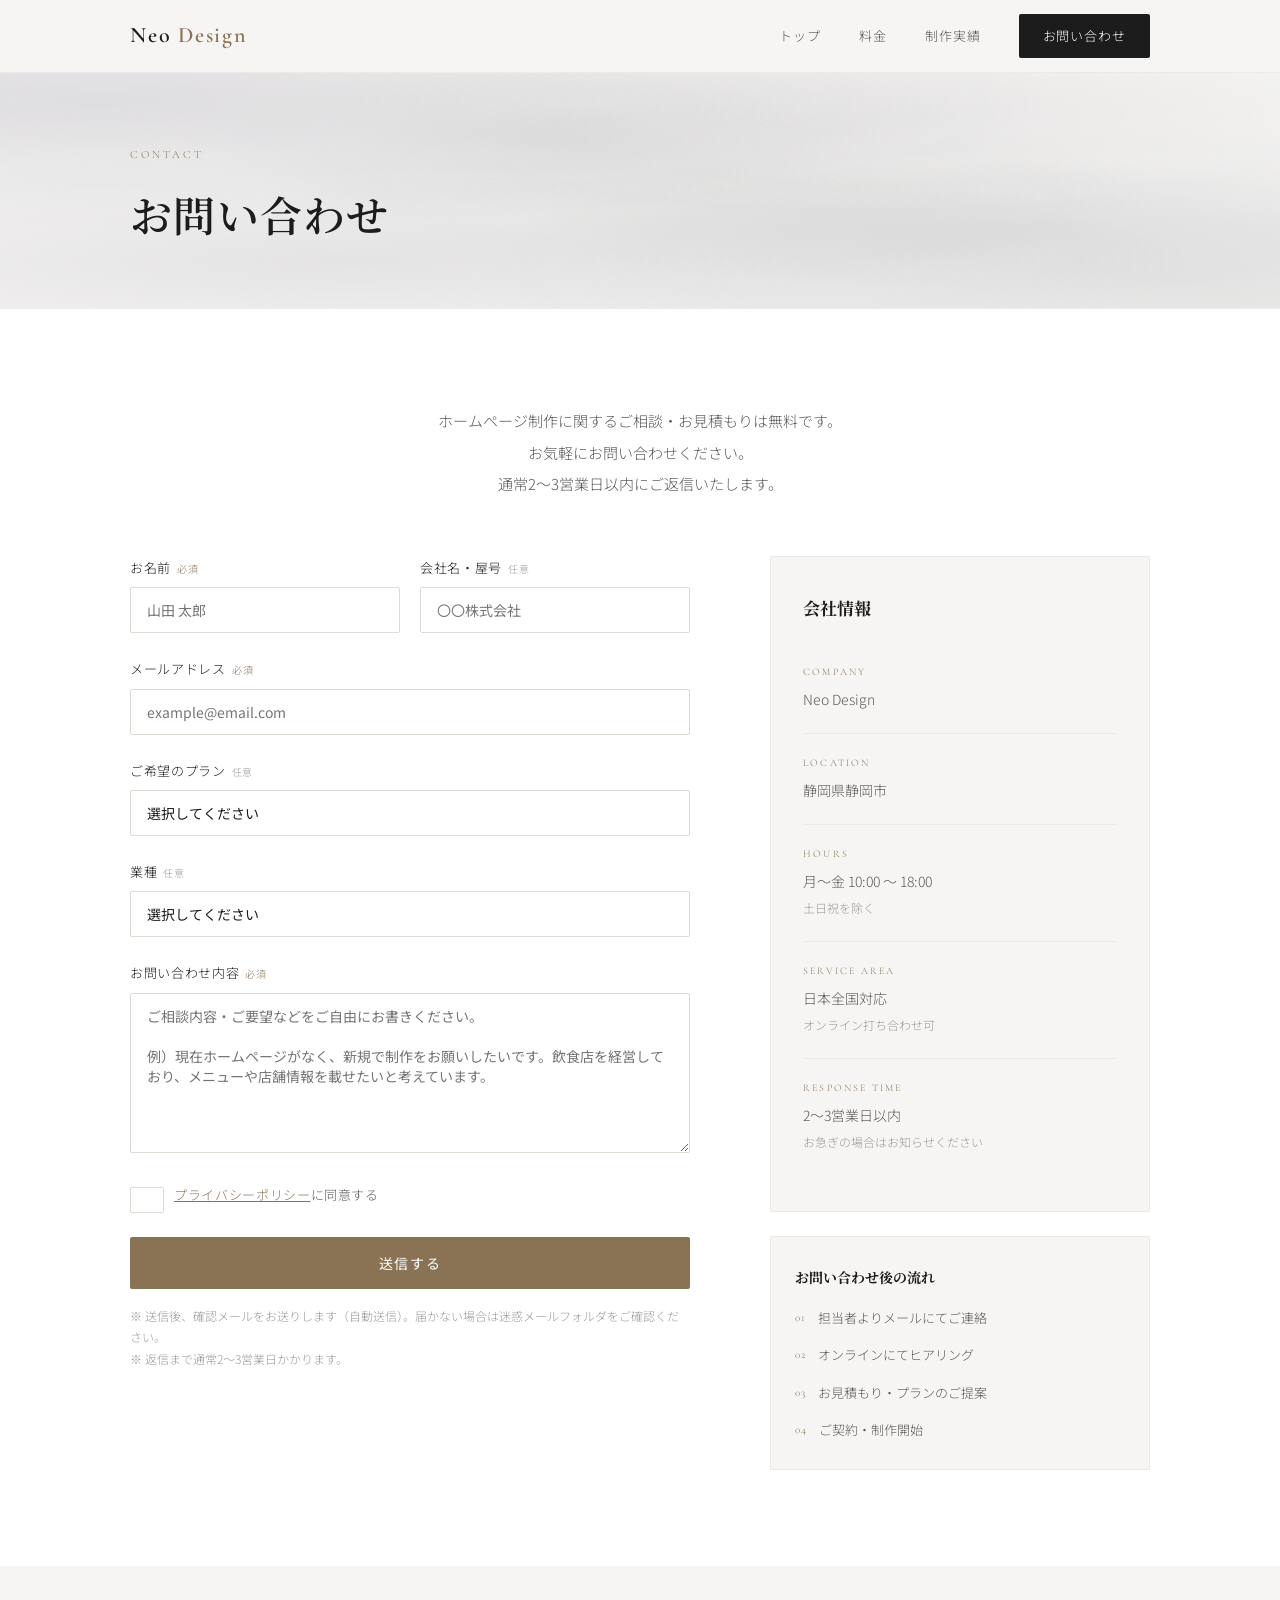
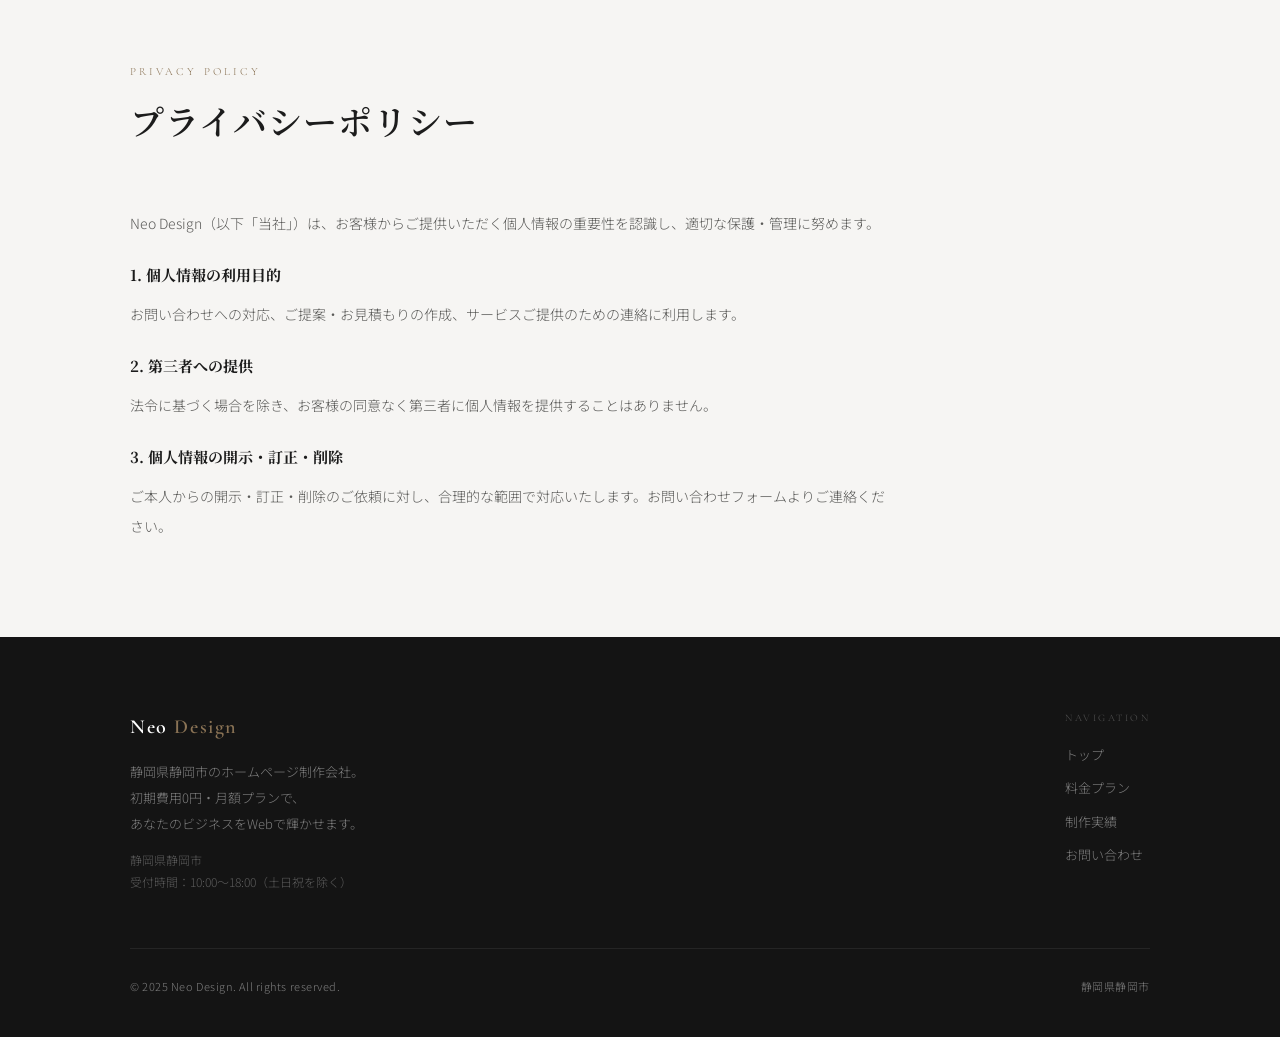
==== contact.html @ 9ce91a57 "Initial commit: Neo Design HP static site" ====
<!DOCTYPE html>
<html lang="ja">
<head>
  <meta charset="UTF-8">
  <meta name="viewport" content="width=device-width, initial-scale=1.0">
  <title>お問い合わせ | Neo Design</title>
  <meta name="description" content="Neo Designへのお問い合わせ。ホームページ制作のご相談・お見積もりは無料です。静岡県静岡市のホームページ制作会社。">
  <link rel="stylesheet" href="css/style.css">
  <style>
    .form-row {
      display: grid;
      grid-template-columns: 1fr 1fr;
      gap: 20px;
    }
    .privacy-check {
      display: flex;
      align-items: flex-start;
      gap: 10px;
      margin: 8px 0;
    }
    .privacy-check input[type="checkbox"] {
      width: auto;
      margin-top: 3px;
      accent-color: var(--accent);
      flex-shrink: 0;
    }
    .privacy-check label {
      font-size: 13px;
      color: var(--text-mid);
      line-height: 1.7;
      cursor: pointer;
      margin-bottom: 0;
    }
    .privacy-check label a {
      color: var(--accent);
      text-decoration: underline;
    }

    .submit-btn {
      width: 100%;
      justify-content: center;
      padding: 16px;
      font-size: 14px;
      letter-spacing: 0.12em;
    }

    .form-note {
      font-size: 12px;
      color: var(--text-light);
      line-height: 1.8;
      margin-top: 16px;
    }

    .thanks-message {
      display: none;
      text-align: center;
      padding: 48px 0;
    }
    .thanks-message h3 {
      font-family: var(--serif);
      font-size: 22px;
      margin-bottom: 16px;
    }
    .thanks-message p {
      font-size: 14px;
      color: var(--text-mid);
      line-height: 2;
    }

    @media (max-width: 640px) {
      .form-row { grid-template-columns: 1fr; }
    }
  </style>
</head>
<body>

<!-- ==================== HEADER ==================== -->
<header class="site-header">
  <div class="header-inner">
    <a href="index.html" class="site-logo">Neo <span>Design</span></a>
    <nav class="site-nav" id="siteNav">
      <a href="index.html">トップ</a>
      <a href="price.html">料金</a>
      <a href="works.html">制作実績</a>
      <a href="contact.html" class="nav-cta active">お問い合わせ</a>
    </nav>
    <button class="hamburger" id="hamburger" aria-label="メニュー">
      <span></span><span></span><span></span>
    </button>
  </div>
</header>

<!-- ==================== PAGE HERO ==================== -->
<div class="page-hero bg-texture">
  <div class="container">
    <span class="section-label">Contact</span>
    <h1>お問い合わせ</h1>
  </div>
</div>

<!-- ==================== CONTACT ==================== -->
<section style="background: var(--bg-white);">
  <div class="container">

    <div style="max-width: 680px; margin: 0 auto 56px;">
      <p style="font-size: 15px; color: var(--text-mid); line-height: 2.1; text-align: center;">
        ホームページ制作に関するご相談・お見積もりは無料です。<br>
        お気軽にお問い合わせください。<br>
        通常2〜3営業日以内にご返信いたします。
      </p>
    </div>

    <div class="contact-layout">

      <!-- Form -->
      <div>
        <form id="contactForm" novalidate>

          <div class="form-row">
            <div class="contact-form-group">
              <label>お名前<span class="required">必須</span></label>
              <input type="text" name="name" placeholder="山田 太郎" required>
            </div>
            <div class="contact-form-group">
              <label>会社名・屋号<span style="color:var(--text-light); font-size:10px; margin-left:6px;">任意</span></label>
              <input type="text" name="company" placeholder="〇〇株式会社">
            </div>
          </div>

          <div class="contact-form-group">
            <label>メールアドレス<span class="required">必須</span></label>
            <input type="email" name="email" placeholder="example@email.com" required>
          </div>

          <div class="contact-form-group">
            <label>ご希望のプラン<span style="color:var(--text-light); font-size:10px; margin-left:6px;">任意</span></label>
            <select name="plan">
              <option value="">選択してください</option>
              <option value="basic">ベーシックプラン（¥6,200/月〜）</option>
              <option value="blog">ブログプラン（¥7,800/月〜）</option>
              <option value="premium">プレミアムプラン（¥10,200/月〜）</option>
              <option value="undecided">まだ決めていない・相談したい</option>
            </select>
          </div>

          <div class="contact-form-group">
            <label>業種<span style="color:var(--text-light); font-size:10px; margin-left:6px;">任意</span></label>
            <select name="industry">
              <option value="">選択してください</option>
              <option value="restaurant">飲食店</option>
              <option value="salon">美容室・サロン</option>
              <option value="medical">医療・健康</option>
              <option value="construction">建築・工務店・不動産</option>
              <option value="legal">士業（弁護士・税理士 など）</option>
              <option value="manufacturing">製造業</option>
              <option value="education">教育・学習</option>
              <option value="other">その他</option>
            </select>
          </div>

          <div class="contact-form-group">
            <label>お問い合わせ内容<span class="required">必須</span></label>
            <textarea name="message" placeholder="ご相談内容・ご要望などをご自由にお書きください。&#10;&#10;例）現在ホームページがなく、新規で制作をお願いしたいです。飲食店を経営しており、メニューや店舗情報を載せたいと考えています。" required></textarea>
          </div>

          <div class="contact-form-group">
            <div class="privacy-check">
              <input type="checkbox" id="privacy" name="privacy" required>
              <label for="privacy">
                <a href="#privacy-policy">プライバシーポリシー</a>に同意する
              </label>
            </div>
          </div>

          <button type="submit" class="btn btn-accent submit-btn">送信する</button>
          <p class="form-note">
            ※ 送信後、確認メールをお送りします（自動送信）。届かない場合は迷惑メールフォルダをご確認ください。<br>
            ※ 返信まで通常2〜3営業日かかります。
          </p>

        </form>

        <div class="thanks-message" id="thanksMessage">
          <h3>お問い合わせありがとうございます</h3>
          <p>
            ご入力いただいたメールアドレスに確認メールをお送りしました。<br>
            2〜3営業日以内に担当者よりご連絡いたします。<br><br>
            しばらくお待ちください。
          </p>
          <a href="index.html" class="btn btn-outline" style="margin-top: 32px;">トップページへ戻る</a>
        </div>
      </div>

      <!-- Sidebar info -->
      <div>
        <div class="contact-info">
          <h3 style="font-family: var(--serif); font-size: 17px; margin-bottom: 20px;">会社情報</h3>

          <div class="contact-info-item">
            <p class="contact-info-label">Company</p>
            <p class="contact-info-text">Neo Design</p>
          </div>

          <div class="contact-info-item">
            <p class="contact-info-label">Location</p>
            <p class="contact-info-text">静岡県静岡市</p>
          </div>

          <div class="contact-info-item">
            <p class="contact-info-label">Hours</p>
            <p class="contact-info-text">
              月〜金 10:00 〜 18:00<br>
              <span style="font-size:12px; color:var(--text-light);">土日祝を除く</span>
            </p>
          </div>

          <div class="contact-info-item">
            <p class="contact-info-label">Service Area</p>
            <p class="contact-info-text">
              日本全国対応<br>
              <span style="font-size:12px; color:var(--text-light);">オンライン打ち合わせ可</span>
            </p>
          </div>

          <div class="contact-info-item" style="border-bottom: none;">
            <p class="contact-info-label">Response Time</p>
            <p class="contact-info-text">
              2〜3営業日以内<br>
              <span style="font-size:12px; color:var(--text-light);">お急ぎの場合はお知らせください</span>
            </p>
          </div>
        </div>

        <!-- Flow summary -->
        <div style="margin-top: 24px; background: var(--bg); border: 1px solid var(--border-lt); padding: 28px 24px;">
          <h4 style="font-family: var(--serif); font-size: 14px; margin-bottom: 16px; color: var(--text);">お問い合わせ後の流れ</h4>
          <div style="display: flex; flex-direction: column; gap: 14px;">
            <div style="display: flex; gap: 12px; align-items: flex-start;">
              <span style="font-family: var(--en); font-size: 11px; color: var(--accent); letter-spacing: 0.1em; flex-shrink: 0; margin-top: 2px;">01</span>
              <p style="font-size: 13px; color: var(--text-mid);">担当者よりメールにてご連絡</p>
            </div>
            <div style="display: flex; gap: 12px; align-items: flex-start;">
              <span style="font-family: var(--en); font-size: 11px; color: var(--accent); letter-spacing: 0.1em; flex-shrink: 0; margin-top: 2px;">02</span>
              <p style="font-size: 13px; color: var(--text-mid);">オンラインにてヒアリング</p>
            </div>
            <div style="display: flex; gap: 12px; align-items: flex-start;">
              <span style="font-family: var(--en); font-size: 11px; color: var(--accent); letter-spacing: 0.1em; flex-shrink: 0; margin-top: 2px;">03</span>
              <p style="font-size: 13px; color: var(--text-mid);">お見積もり・プランのご提案</p>
            </div>
            <div style="display: flex; gap: 12px; align-items: flex-start;">
              <span style="font-family: var(--en); font-size: 11px; color: var(--accent); letter-spacing: 0.1em; flex-shrink: 0; margin-top: 2px;">04</span>
              <p style="font-size: 13px; color: var(--text-mid);">ご契約・制作開始</p>
            </div>
          </div>
        </div>

      </div>
    </div>
  </div>
</section>

<!-- ==================== PRIVACY POLICY ==================== -->
<section id="privacy-policy" style="background: var(--bg);">
  <div class="container">
    <div class="section-header">
      <span class="section-label">Privacy Policy</span>
      <h2 class="section-title">プライバシーポリシー</h2>
    </div>
    <div style="max-width: 760px; font-size: 14px; color: var(--text-mid); line-height: 2.1;">
      <p style="margin-bottom: 20px;">
        Neo Design（以下「当社」）は、お客様からご提供いただく個人情報の重要性を認識し、適切な保護・管理に努めます。
      </p>
      <h4 style="font-family: var(--serif); font-size: 15px; color: var(--text); margin-bottom: 10px;">1. 個人情報の利用目的</h4>
      <p style="margin-bottom: 20px;">
        お問い合わせへの対応、ご提案・お見積もりの作成、サービスご提供のための連絡に利用します。
      </p>
      <h4 style="font-family: var(--serif); font-size: 15px; color: var(--text); margin-bottom: 10px;">2. 第三者への提供</h4>
      <p style="margin-bottom: 20px;">
        法令に基づく場合を除き、お客様の同意なく第三者に個人情報を提供することはありません。
      </p>
      <h4 style="font-family: var(--serif); font-size: 15px; color: var(--text); margin-bottom: 10px;">3. 個人情報の開示・訂正・削除</h4>
      <p>
        ご本人からの開示・訂正・削除のご依頼に対し、合理的な範囲で対応いたします。お問い合わせフォームよりご連絡ください。
      </p>
    </div>
  </div>
</section>

<!-- ==================== FOOTER ==================== -->
<footer class="site-footer">
  <div class="container">
    <div class="footer-grid">
      <div>
        <div class="footer-logo">Neo <span>Design</span></div>
        <p class="footer-desc">
          静岡県静岡市のホームページ制作会社。<br>
          初期費用0円・月額プランで、<br>
          あなたのビジネスをWebで輝かせます。
        </p>
        <p class="footer-address">
          静岡県静岡市<br>
          受付時間：10:00〜18:00（土日祝を除く）
        </p>
      </div>
      <div>
        <p class="footer-nav-title">Navigation</p>
        <nav class="footer-links">
          <a href="index.html">トップ</a>
          <a href="price.html">料金プラン</a>
          <a href="works.html">制作実績</a>
          <a href="contact.html">お問い合わせ</a>
        </nav>
      </div>
    </div>
    <div class="footer-bottom">
      <span>© 2025 Neo Design. All rights reserved.</span>
      <span>静岡県静岡市</span>
    </div>
  </div>
</footer>

<script>
  const hamburger = document.getElementById('hamburger');
  const nav = document.getElementById('siteNav');
  hamburger.addEventListener('click', () => nav.classList.toggle('open'));

  // Form submission (demo — shows thank you message)
  document.getElementById('contactForm').addEventListener('submit', function(e) {
    e.preventDefault();

    const name     = this.name.value.trim();
    const email    = this.email.value.trim();
    const message  = this.message.value.trim();
    const privacy  = this.privacy.checked;

    if (!name || !email || !message || !privacy) {
      alert('必須項目をすべてご入力ください。');
      return;
    }

    // Show thanks (in a real site, POST to server here)
    this.style.display = 'none';
    document.getElementById('thanksMessage').style.display = 'block';
    window.scrollTo({ top: document.getElementById('thanksMessage').offsetTop - 100, behavior: 'smooth' });
  });
</script>

</body>
</html>
---- css/style.css ----
/* ==========================================
   Neo Design - Main Stylesheet
   ========================================== */

@import url('https://fonts.googleapis.com/css2?family=Cormorant+Garamond:ital,wght@0,400;0,600;1,400&family=Noto+Sans+JP:wght@300;400;500&family=Noto+Serif+JP:wght@400;600&family=Playfair+Display:wght@500;600&display=swap');

/* --- Variables --- */
:root {
  --bg:          #f6f5f3;
  --bg-white:    #ffffff;
  --bg-dark:     #1a1a1a;
  --text:        #1c1c1c;
  --text-mid:    #5a5a58;
  --text-light:  #9a9a97;
  --accent:      #8a7355;
  --accent-rgb:  138, 115, 85;
  --border:      #dedad4;
  --border-lt:   #edeae5;
  --serif:       'Noto Serif JP', 'Georgia', serif;
  --sans:        'Noto Sans JP', 'Hiragino Kaku Gothic ProN', 'Yu Gothic', sans-serif;
  --en:          'Cormorant Garamond', 'Georgia', serif;
  --max:         1100px;
  --radius:      2px;
  --shadow:      0 4px 28px rgba(0,0,0,0.07);
  --ease:        0.3s ease;

  /* --- 数字・価格 統一定義 --- */
  --num-font:     'Playfair Display', 'Georgia', serif;
  --num-weight:   600;
  --num-main:     40px;  /* 全数字を統一 */
  --num-currency: 40px;
  --num-unit:     14px;
  --num-tax:      12px;
}

/* --- Reset --- */
*, *::before, *::after { box-sizing: border-box; margin: 0; padding: 0; }
html { scroll-behavior: smooth; }
img  { max-width: 100%; height: auto; display: block; }
a    { color: inherit; text-decoration: none; }
ul   { list-style: none; }

body {
  font-family: var(--sans);
  background-color: var(--bg);
  color: var(--text);
  line-height: 1.8;
  font-size: 15px;
  font-weight: 300;
  -webkit-font-smoothing: antialiased;
}

/* --- Watercolor Texture Background --- */
.bg-texture {
  background-color: var(--bg);
  background-image:
    radial-gradient(ellipse 75% 55% at 8%  12%, rgba(160,157,172,0.28) 0%, transparent 100%),
    radial-gradient(ellipse 55% 65% at 92% 88%, rgba(155,160,167,0.22) 0%, transparent 100%),
    radial-gradient(ellipse 45% 45% at 72% 18%, rgba(168,163,172,0.16) 0%, transparent 100%),
    radial-gradient(ellipse 65% 45% at 28% 80%, rgba(158,155,170,0.20) 0%, transparent 100%),
    radial-gradient(ellipse 35% 38% at 55% 50%, rgba(165,168,163,0.13) 0%, transparent 100%),
    radial-gradient(ellipse 28% 32% at 42% 28%, rgba(160,165,162,0.12) 0%, transparent 100%),
    radial-gradient(ellipse 38% 28% at 78% 65%, rgba(153,158,165,0.14) 0%, transparent 100%);
}

/* --- Container --- */
.container {
  max-width: var(--max);
  margin: 0 auto;
  padding: 0 40px;
}

/* --- Section --- */
section { padding: 96px 0; }

.section-label {
  font-family: var(--en);
  font-size: 11px;
  letter-spacing: 0.28em;
  text-transform: uppercase;
  color: var(--accent);
  display: block;
  margin-bottom: 14px;
}

.section-title {
  font-family: var(--serif);
  font-size: clamp(22px, 3.2vw, 34px);
  font-weight: 600;
  line-height: 1.45;
  letter-spacing: 0.03em;
  margin-bottom: 16px;
}

.section-subtitle {
  font-size: 14px;
  color: var(--text-mid);
  line-height: 2;
  max-width: 520px;
}

.section-header { margin-bottom: 64px; }
.section-header.center { text-align: center; }
.section-header.center .section-subtitle { margin: 0 auto; }

/* --- Buttons --- */
.btn {
  display: inline-flex;
  align-items: center;
  gap: 10px;
  padding: 14px 36px;
  font-family: var(--sans);
  font-size: 13px;
  font-weight: 400;
  letter-spacing: 0.1em;
  border: none;
  cursor: pointer;
  transition: var(--ease);
  border-radius: var(--radius);
}

.btn-primary {
  background: var(--text);
  color: #fff;
}
.btn-primary:hover { background: #333; transform: translateY(-2px); }

.btn-outline {
  background: transparent;
  color: var(--text);
  border: 1px solid var(--border);
}
.btn-outline:hover { background: var(--text); color: #fff; border-color: var(--text); }

.btn-accent { background: var(--accent); color: #fff; }
.btn-accent:hover { opacity: 0.88; transform: translateY(-2px); }

/* ==========================================
   HEADER
   ========================================== */
.site-header {
  position: sticky;
  top: 0;
  z-index: 100;
  background: rgba(246, 245, 243, 0.93);
  backdrop-filter: blur(14px);
  -webkit-backdrop-filter: blur(14px);
  border-bottom: 1px solid var(--border-lt);
}

.header-inner {
  display: flex;
  align-items: center;
  justify-content: space-between;
  height: 72px;
  max-width: var(--max);
  margin: 0 auto;
  padding: 0 40px;
}

.site-logo {
  font-family: var(--en);
  font-size: 22px;
  font-weight: 600;
  letter-spacing: 0.08em;
  color: var(--text);
}
.site-logo span { color: var(--accent); }

.site-nav {
  display: flex;
  align-items: center;
  gap: 38px;
}

.site-nav a {
  font-size: 13px;
  letter-spacing: 0.07em;
  color: var(--text-mid);
  transition: var(--ease);
  position: relative;
}
.site-nav a::after {
  content: '';
  position: absolute;
  bottom: -4px; left: 0;
  width: 0; height: 1px;
  background: var(--accent);
  transition: var(--ease);
}
.site-nav a:hover { color: var(--text); }
.site-nav a:hover::after,
.site-nav a.active::after { width: 100%; }

.nav-cta {
  background: var(--text) !important;
  color: #fff !important;
  padding: 10px 24px;
  border-radius: var(--radius);
  font-size: 12px;
  letter-spacing: 0.12em;
}
.nav-cta:hover { background: #333 !important; }
.nav-cta::after { display: none !important; }

/* Hamburger */
.hamburger {
  display: none;
  flex-direction: column;
  gap: 5px;
  cursor: pointer;
  padding: 4px;
  background: none;
  border: none;
}
.hamburger span {
  display: block;
  width: 24px; height: 1px;
  background: var(--text);
  transition: var(--ease);
}

/* ==========================================
   HERO
   ========================================== */
.hero {
  min-height: calc(100vh - 72px);
  display: flex;
  align-items: center;
  padding: 80px 0;
  position: relative;
  overflow: hidden;
}

.hero-content { max-width: 680px; }

.hero-en {
  font-family: var(--en);
  font-size: 11px;
  letter-spacing: 0.35em;
  text-transform: uppercase;
  color: var(--accent);
  margin-bottom: 22px;
  display: block;
}

.hero-title {
  font-family: var(--serif);
  font-size: clamp(30px, 4.8vw, 54px);
  line-height: 1.5;
  margin-bottom: 26px;
  letter-spacing: 0.04em;
  font-weight: 600;
}
.hero-title em { font-style: normal; color: var(--accent); }

.hero-text {
  font-size: 15px;
  color: var(--text-mid);
  line-height: 2.1;
  margin-bottom: 48px;
  max-width: 500px;
}

.hero-actions { display: flex; gap: 16px; flex-wrap: wrap; }

/* Floating badge */
.hero-badge {
  position: absolute;
  right: 60px;
  top: 50%;
  transform: translateY(-50%);
}
.hero-badge-ring {
  width: 190px; height: 190px;
  border: 1px solid var(--border);
  border-radius: 50%;
  display: flex;
  flex-direction: column;
  align-items: center;
  justify-content: center;
  gap: 4px;
  background: rgba(255,255,255,0.65);
  backdrop-filter: blur(8px);
}
.hero-badge-ring .badge-label {
  font-family: var(--en);
  font-size: 10px;
  letter-spacing: 0.2em;
  text-transform: uppercase;
  color: var(--text-light);
}
.hero-badge-ring .badge-from {
  font-size: var(--num-unit);
  color: var(--text-light);
}
.hero-badge-ring .badge-price {
  font-family: var(--num-font);
  font-size: var(--num-main);
  font-weight: var(--num-weight);
  line-height: 1;
  letter-spacing: 0;
  display: flex;
  align-items: baseline;
  gap: 0;
  font-variant-numeric: lining-nums tabular-nums;
}
.hero-badge-ring .badge-currency {
  font-family: var(--num-font);
  font-size: var(--num-currency);
  font-weight: var(--num-weight);
  line-height: 1;
}
.hero-badge-ring .badge-unit {
  font-size: var(--num-unit);
  color: var(--text-light);
}

/* Scroll indicator */
.hero-scroll {
  position: absolute;
  bottom: 40px;
  left: 50%;
  transform: translateX(-50%);
  display: flex;
  flex-direction: column;
  align-items: center;
  gap: 8px;
}
.hero-scroll span {
  font-family: var(--en);
  font-size: 9px;
  letter-spacing: 0.3em;
  text-transform: uppercase;
  color: var(--text-light);
}
.scroll-line {
  width: 1px;
  height: 48px;
  background: linear-gradient(to bottom, var(--border), transparent);
  animation: scrollLine 1.8s ease-in-out infinite;
}
@keyframes scrollLine {
  0%   { transform: scaleY(0); transform-origin: top; }
  50%  { transform: scaleY(1); transform-origin: top; }
  51%  { transform: scaleY(1); transform-origin: bottom; }
  100% { transform: scaleY(0); transform-origin: bottom; }
}

/* ==========================================
   FEATURES
   ========================================== */
.features { background: var(--bg-white); }

.features-grid {
  display: grid;
  grid-template-columns: repeat(3, 1fr);
  gap: 2px;
  background: var(--border-lt);
  border: 1px solid var(--border-lt);
}

.feature-item {
  background: var(--bg-white);
  padding: 48px 36px;
  transition: var(--ease);
}
.feature-item:hover { background: #fdfcfa; }

.feature-num {
  font-family: var(--num-font);
  font-size: var(--num-main);
  font-weight: var(--num-weight);
  color: var(--border);
  line-height: 1;
  margin-bottom: 24px;
  letter-spacing: 0;
  font-variant-numeric: lining-nums tabular-nums;
}

.feature-icon {
  width: 44px; height: 44px;
  margin-bottom: 20px;
  color: var(--accent);
}

.feature-title {
  font-family: var(--serif);
  font-size: 18px;
  font-weight: 600;
  margin-bottom: 12px;
}

.feature-text {
  font-size: 14px;
  color: var(--text-mid);
  line-height: 1.95;
}

/* ==========================================
   PLANS
   ========================================== */
.plans { background: var(--bg); }

.plans-grid {
  display: grid;
  grid-template-columns: repeat(3, 1fr);
  gap: 24px;
}

.plan-card {
  background: var(--bg-white);
  border: 1px solid var(--border-lt);
  padding: 40px 32px;
  position: relative;
  transition: var(--ease);
}
.plan-card:hover { box-shadow: var(--shadow); transform: translateY(-4px); }
.plan-card.featured { border: 2px solid var(--accent); }

.plan-badge {
  position: absolute;
  top: -13px;
  left: 50%;
  transform: translateX(-50%);
  background: var(--accent);
  color: #fff;
  font-size: 10px;
  letter-spacing: 0.15em;
  padding: 4px 18px;
  white-space: nowrap;
}

.plan-en {
  font-family: var(--en);
  font-size: 11px;
  letter-spacing: 0.25em;
  text-transform: uppercase;
  color: var(--accent);
  margin-bottom: 6px;
}

.plan-name {
  font-family: var(--serif);
  font-size: 22px;
  font-weight: 600;
  margin-bottom: 24px;
}

.plan-price {
  margin-bottom: 28px;
  padding-bottom: 24px;
  border-bottom: 1px solid var(--border-lt);
}
.plan-price > div {
  display: flex;
  align-items: baseline;
  gap: 0;
  line-height: 1;
}
.plan-price .currency {
  font-family: var(--num-font);
  font-size: var(--num-currency);
  font-weight: var(--num-weight);
  line-height: 1;
  font-variant-numeric: lining-nums;
}
.plan-price .amount {
  font-family: var(--num-font);
  font-size: var(--num-main);
  font-weight: var(--num-weight);
  line-height: 1;
  letter-spacing: 0;
  font-variant-numeric: lining-nums tabular-nums;
}
.plan-price .unit  { font-size: var(--num-unit); color: var(--text-light); margin-left: 6px; }
.plan-price .tax   { font-size: var(--num-tax);  color: var(--text-light); margin-top: 6px; }

.plan-features { margin-bottom: 32px; }
.plan-features li {
  font-size: 14px;
  padding: 9px 0;
  border-bottom: 1px solid var(--border-lt);
  display: flex;
  align-items: flex-start;
  gap: 9px;
  color: var(--text-mid);
}
.plan-features li::before {
  content: '✓';
  color: var(--accent);
  font-size: 12px;
  flex-shrink: 0;
  margin-top: 2px;
}

.plan-note {
  font-size: 12px;
  color: var(--text-light);
  text-align: center;
  margin-top: 14px;
}

/* ==========================================
   WORKS PREVIEW
   ========================================== */
.works-preview { background: var(--bg-white); }

.works-grid {
  display: grid;
  grid-template-columns: repeat(3, 1fr);
  gap: 28px;
  margin-bottom: 52px;
}

.work-item { cursor: pointer; }

.work-thumb {
  aspect-ratio: 4/3;
  overflow: hidden;
  background: var(--bg);
  position: relative;
}
.work-thumb-placeholder {
  width: 100%; height: 100%;
  display: flex;
  align-items: center;
  justify-content: center;
  flex-direction: column;
  gap: 10px;
  transition: transform 0.5s ease;
}
.work-item:hover .work-thumb-placeholder { transform: scale(1.04); }

.work-thumb-label {
  font-family: var(--en);
  font-size: 10px;
  letter-spacing: 0.2em;
  color: var(--text-light);
  text-transform: uppercase;
}

.work-info { padding: 14px 0 0; }

.work-cat {
  font-family: var(--en);
  font-size: 10px;
  letter-spacing: 0.22em;
  text-transform: uppercase;
  color: var(--accent);
  margin-bottom: 5px;
}
.work-title {
  font-family: var(--serif);
  font-size: 15px;
}

/* Color placeholders */
.ph-1 { background: linear-gradient(135deg, #ddd8d0 0%, #c8c2b8 100%); }
.ph-2 { background: linear-gradient(135deg, #d8ddd8 0%, #c4ccbf 100%); }
.ph-3 { background: linear-gradient(135deg, #d8d8dd 0%, #c0c0cc 100%); }
.ph-4 { background: linear-gradient(135deg, #ddd4cc 0%, #ccc0b8 100%); }
.ph-5 { background: linear-gradient(135deg, #d4d8dd 0%, #bcc4cc 100%); }
.ph-6 { background: linear-gradient(135deg, #dddad4 0%, #ccc8c0 100%); }

/* ==========================================
   FLOW
   ========================================== */
.flow { background: var(--bg); }

.flow-steps {
  display: grid;
  grid-template-columns: repeat(6, 1fr);
  gap: 0;
  position: relative;
}
.flow-steps::before {
  content: '';
  position: absolute;
  top: 36px;
  left: calc(100% / 12);
  right: calc(100% / 12);
  height: 1px;
  background: var(--border);
  z-index: 0;
}

.flow-step {
  text-align: center;
  padding: 0 12px;
  position: relative;
  z-index: 1;
}
.flow-step-num {
  font-family: var(--en);
  font-size: 16px;
  font-weight: 600;
  color: var(--text);
  line-height: 1;
  margin: 0 auto 20px;
  width: 72px;
  height: 72px;
  border-radius: 50%;
  border: 1px solid var(--border);
  background: var(--bg-white);
  display: flex;
  align-items: center;
  justify-content: center;
  letter-spacing: 0.08em;
  font-variant-numeric: lining-nums;
}
.flow-step-title {
  font-family: var(--serif);
  font-size: 14px;
  font-weight: 600;
  margin-bottom: 6px;
}
.flow-step-text {
  font-size: 12px;
  color: var(--text-mid);
  line-height: 1.75;
}

/* ==========================================
   FAQ
   ========================================== */
.faq { background: var(--bg-white); }

.faq-list {
  max-width: 760px;
  margin: 0 auto;
}

.faq-item { border-bottom: 1px solid var(--border-lt); }

.faq-q {
  display: flex;
  align-items: flex-start;
  gap: 16px;
  padding: 24px 0;
  cursor: pointer;
  font-family: var(--serif);
  font-size: 16px;
  font-weight: 600;
  transition: var(--ease);
  background: none;
  border: none;
  width: 100%;
  text-align: left;
  color: var(--text);
}
.faq-q:hover { color: var(--accent); }

.faq-q-mark {
  flex-shrink: 0;
  width: 28px; height: 28px;
  border: 1px solid var(--accent);
  color: var(--accent);
  border-radius: 50%;
  display: flex;
  align-items: center;
  justify-content: center;
  font-family: var(--en);
  font-size: 14px;
  margin-top: 1px;
}
.faq-q-text { flex: 1; }

.faq-icon {
  flex-shrink: 0;
  width: 20px; height: 20px;
  position: relative;
  margin-top: 6px;
}
.faq-icon::before,
.faq-icon::after {
  content: '';
  position: absolute;
  background: var(--text-light);
  transition: var(--ease);
}
.faq-icon::before { width: 14px; height: 1px; top: 50%; left: 50%; transform: translate(-50%,-50%); }
.faq-icon::after  { width: 1px; height: 14px; top: 50%; left: 50%; transform: translate(-50%,-50%); }
.faq-item.open .faq-icon::after { opacity: 0; transform: translate(-50%,-50%) rotate(90deg); }

.faq-a {
  display: none;
  padding: 0 0 24px 44px;
  font-size: 14px;
  color: var(--text-mid);
  line-height: 2;
}
.faq-item.open .faq-a { display: block; }

/* ==========================================
   CTA BANNER
   ========================================== */
.cta-banner {
  background: var(--bg-dark);
  color: #fff;
  text-align: center;
  padding: 96px 0;
}
.cta-banner .section-label { color: rgba(255,255,255,0.4); }
.cta-banner .section-title { color: #fff; }
.cta-banner .section-subtitle { color: rgba(255,255,255,0.55); margin: 0 auto 48px; }
.cta-banner .btn-primary { background: #fff; color: var(--text); }
.cta-banner .btn-primary:hover { background: #eee; }
.cta-banner .btn-outline { border-color: rgba(255,255,255,0.3); color: rgba(255,255,255,0.7); }
.cta-banner .btn-outline:hover { background: rgba(255,255,255,0.1); color: #fff; }

/* ==========================================
   FOOTER
   ========================================== */
.site-footer {
  background: #141414;
  color: rgba(255,255,255,0.45);
  padding: 72px 0 40px;
}
.footer-grid {
  display: grid;
  grid-template-columns: 1fr auto;
  gap: 80px;
  margin-bottom: 56px;
}
.footer-logo {
  font-family: var(--en);
  font-size: 20px;
  font-weight: 600;
  letter-spacing: 0.08em;
  color: #fff;
  margin-bottom: 14px;
}
.footer-logo span { color: var(--accent); }
.footer-desc { font-size: 13px; line-height: 2; max-width: 300px; }
.footer-address { font-size: 12px; color: rgba(255,255,255,0.3); margin-top: 12px; line-height: 1.8; }

.footer-nav-title {
  font-family: var(--en);
  font-size: 10px;
  letter-spacing: 0.25em;
  text-transform: uppercase;
  color: rgba(255,255,255,0.28);
  margin-bottom: 16px;
}
.footer-links {
  display: flex;
  flex-direction: column;
  gap: 10px;
}
.footer-links a {
  font-size: 13px;
  color: rgba(255,255,255,0.45);
  transition: var(--ease);
}
.footer-links a:hover { color: #fff; }

.footer-bottom {
  border-top: 1px solid rgba(255,255,255,0.07);
  padding-top: 28px;
  display: flex;
  justify-content: space-between;
  align-items: center;
  font-size: 11px;
  letter-spacing: 0.05em;
}

/* ==========================================
   PAGE HERO (inner pages)
   ========================================== */
.page-hero {
  padding: 72px 0 56px;
  border-bottom: 1px solid var(--border-lt);
}
.page-hero .section-label { margin-bottom: 12px; }
.page-hero h1 {
  font-family: var(--serif);
  font-size: clamp(26px, 3.8vw, 42px);
  font-weight: 600;
  letter-spacing: 0.03em;
}

/* ==========================================
   PRICE PAGE
   ========================================== */
.price-notice {
  background: #fff;
  border: 1px solid var(--border-lt);
  border-left: 3px solid var(--accent);
  padding: 20px 28px;
  font-size: 13px;
  color: var(--text-mid);
  line-height: 1.85;
  margin-bottom: 56px;
}
.price-notice strong { color: var(--text); }

.compare-wrap { overflow-x: auto; margin-top: 72px; }

.compare-table {
  width: 100%;
  border-collapse: collapse;
  font-size: 14px;
  min-width: 600px;
}
.compare-table th,
.compare-table td {
  padding: 15px 20px;
  text-align: center;
  border-bottom: 1px solid var(--border-lt);
}
.compare-table th { background: var(--bg); font-family: var(--serif); font-weight: 600; }
.compare-table th:first-child,
.compare-table td:first-child { text-align: left; color: var(--text-mid); }
.compare-table .check { color: var(--accent); font-size: 15px; }
.compare-table .cross { color: var(--border); font-size: 15px; }
.compare-table .feat-col { background: rgba(var(--accent-rgb), 0.04); }

/* ==========================================
   CONTACT PAGE
   ========================================== */
.contact-layout {
  display: grid;
  grid-template-columns: 1fr 380px;
  gap: 80px;
  align-items: start;
}

.contact-form-group { margin-bottom: 24px; }
.contact-form-group label {
  display: block;
  font-size: 13px;
  margin-bottom: 8px;
  color: var(--text);
  letter-spacing: 0.05em;
}
.contact-form-group label .required {
  color: var(--accent);
  font-size: 10px;
  margin-left: 6px;
  letter-spacing: 0.1em;
}
.contact-form-group input,
.contact-form-group select,
.contact-form-group textarea {
  width: 100%;
  padding: 12px 16px;
  border: 1px solid var(--border);
  background: var(--bg-white);
  font-family: var(--sans);
  font-size: 14px;
  color: var(--text);
  border-radius: var(--radius);
  transition: var(--ease);
  outline: none;
  -webkit-appearance: none;
  appearance: none;
}
.contact-form-group input:focus,
.contact-form-group select:focus,
.contact-form-group textarea:focus { border-color: var(--accent); }
.contact-form-group textarea { height: 160px; resize: vertical; }

.contact-info {
  background: var(--bg);
  border: 1px solid var(--border-lt);
  padding: 36px 32px;
}
.contact-info-item {
  padding: 20px 0;
  border-bottom: 1px solid var(--border-lt);
}
.contact-info-item:last-child { border-bottom: none; }
.contact-info-label {
  font-family: var(--en);
  font-size: 10px;
  letter-spacing: 0.22em;
  text-transform: uppercase;
  color: var(--accent);
  margin-bottom: 6px;
}
.contact-info-text {
  font-size: 14px;
  color: var(--text-mid);
  line-height: 1.85;
}

/* ==========================================
   WORKS PAGE
   ========================================== */
.works-grid-full {
  display: grid;
  grid-template-columns: repeat(3, 1fr);
  gap: 40px;
}

/* ==========================================
   RESPONSIVE
   ========================================== */
@media (max-width: 1024px) {
  .container { padding: 0 32px; }
  .header-inner { padding: 0 32px; }
}

@media (max-width: 900px) {
  .hero-badge    { display: none; }
  .plans-grid    { grid-template-columns: 1fr; max-width: 460px; margin: 0 auto; }
  .contact-layout { grid-template-columns: 1fr; gap: 48px; }
  .works-grid-full { grid-template-columns: repeat(2, 1fr); }
  .flow-steps { grid-template-columns: repeat(3, 1fr); gap: 32px; }
  .flow-steps::before { display: none; }
}

@media (max-width: 768px) {
  section { padding: 64px 0; }
  .container { padding: 0 20px; }
  .header-inner { padding: 0 20px; }

  .hamburger { display: flex; }

  .site-nav {
    display: none;
    position: fixed;
    top: 72px; left: 0; right: 0;
    background: var(--bg-white);
    flex-direction: column;
    align-items: center;
    padding: 40px 20px;
    gap: 28px;
    border-bottom: 1px solid var(--border);
    box-shadow: var(--shadow);
  }
  .site-nav.open { display: flex; }
  .site-nav a { font-size: 15px; }

  .hero { min-height: auto; padding: 60px 0 80px; }
  .hero-scroll { display: none; }

  .features-grid { grid-template-columns: 1fr; }
  .works-grid    { grid-template-columns: repeat(2, 1fr); gap: 20px; }
  .works-grid-full { grid-template-columns: 1fr; }
  .flow-steps { grid-template-columns: repeat(2, 1fr); gap: 32px; }

  .footer-grid {
    grid-template-columns: 1fr;
    gap: 40px;
  }
  .footer-bottom { flex-direction: column; gap: 12px; text-align: center; }
}

@media (max-width: 480px) {
  .works-grid { grid-template-columns: 1fr; }
  .flow-steps { grid-template-columns: 1fr; }
  .hero-actions { flex-direction: column; }
  .btn { justify-content: center; }
}
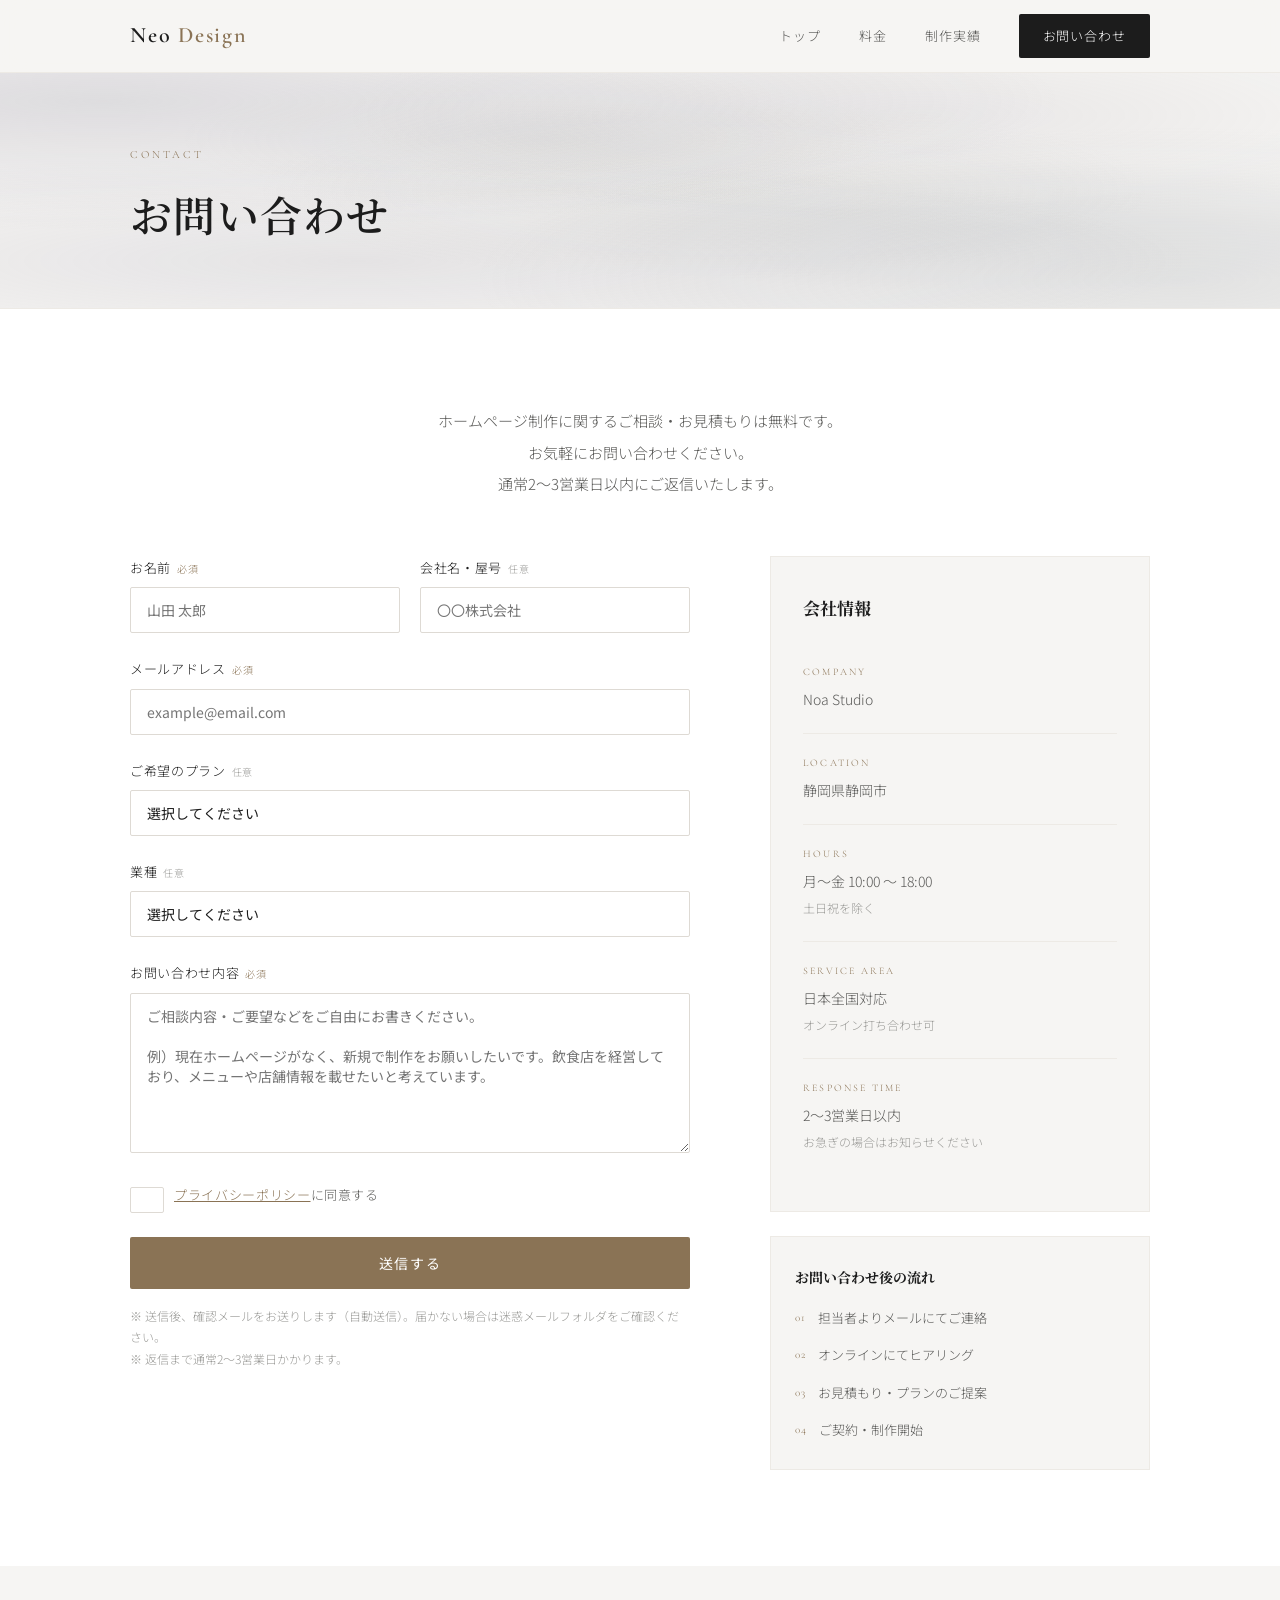
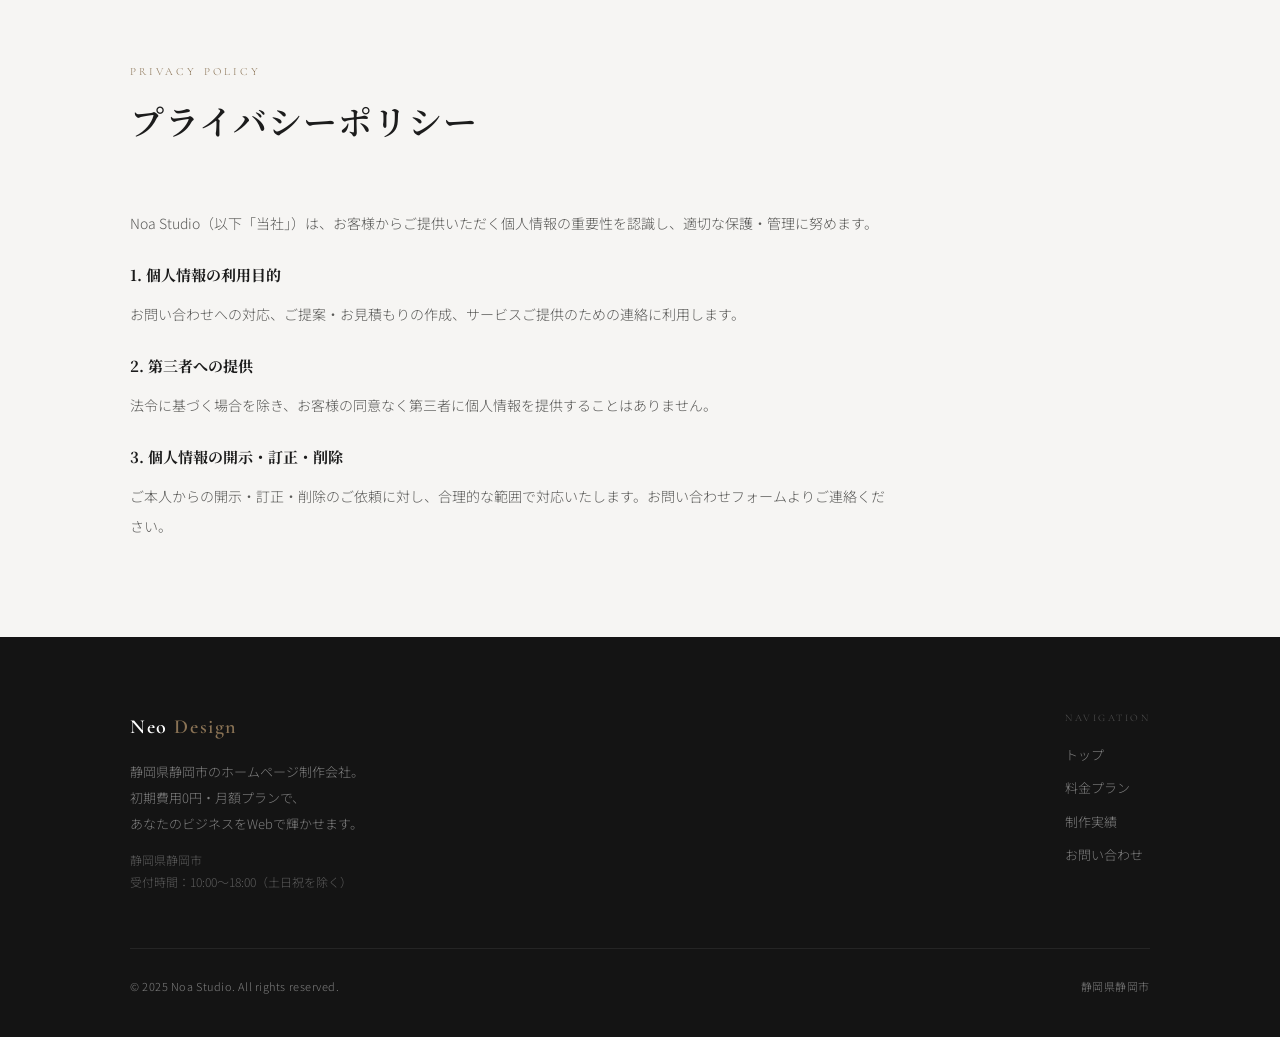
==== commit 56ae0330: "Rename Neo Design to Noa Studio across all pages" ====
--- a/contact.html
+++ b/contact.html
@@ -3,8 +3,8 @@
 <head>
   <meta charset="UTF-8">
   <meta name="viewport" content="width=device-width, initial-scale=1.0">
-  <title>お問い合わせ | Neo Design</title>
-  <meta name="description" content="Neo Designへのお問い合わせ。ホームページ制作のご相談・お見積もりは無料です。静岡県静岡市のホームページ制作会社。">
+  <title>お問い合わせ | Noa Studio</title>
+  <meta name="description" content="Noa Studioへのお問い合わせ。ホームページ制作のご相談・お見積もりは無料です。静岡県静岡市のホームページ制作会社。">
   <link rel="stylesheet" href="css/style.css">
   <style>
     .form-row {
@@ -198,7 +198,7 @@
 
           <div class="contact-info-item">
             <p class="contact-info-label">Company</p>
-            <p class="contact-info-text">Neo Design</p>
+            <p class="contact-info-text">Noa Studio</p>
           </div>
 
           <div class="contact-info-item">
@@ -268,7 +268,7 @@
     </div>
     <div style="max-width: 760px; font-size: 14px; color: var(--text-mid); line-height: 2.1;">
       <p style="margin-bottom: 20px;">
-        Neo Design（以下「当社」）は、お客様からご提供いただく個人情報の重要性を認識し、適切な保護・管理に努めます。
+        Noa Studio（以下「当社」）は、お客様からご提供いただく個人情報の重要性を認識し、適切な保護・管理に努めます。
       </p>
       <h4 style="font-family: var(--serif); font-size: 15px; color: var(--text); margin-bottom: 10px;">1. 個人情報の利用目的</h4>
       <p style="margin-bottom: 20px;">
@@ -313,7 +313,7 @@
       </div>
     </div>
     <div class="footer-bottom">
-      <span>© 2025 Neo Design. All rights reserved.</span>
+      <span>© 2025 Noa Studio. All rights reserved.</span>
       <span>静岡県静岡市</span>
     </div>
   </div>
--- a/css/style.css
+++ b/css/style.css
@@ -532,6 +532,15 @@
 }
 .work-item:hover .work-thumb-placeholder { transform: scale(1.04); }
 
+.work-thumb-iframe {
+  width: 200%;
+  height: 200%;
+  transform: scale(0.5);
+  transform-origin: top left;
+  border: none;
+  pointer-events: none;
+}
+
 .work-thumb-label {
   font-family: var(--en);
   font-size: 10px;
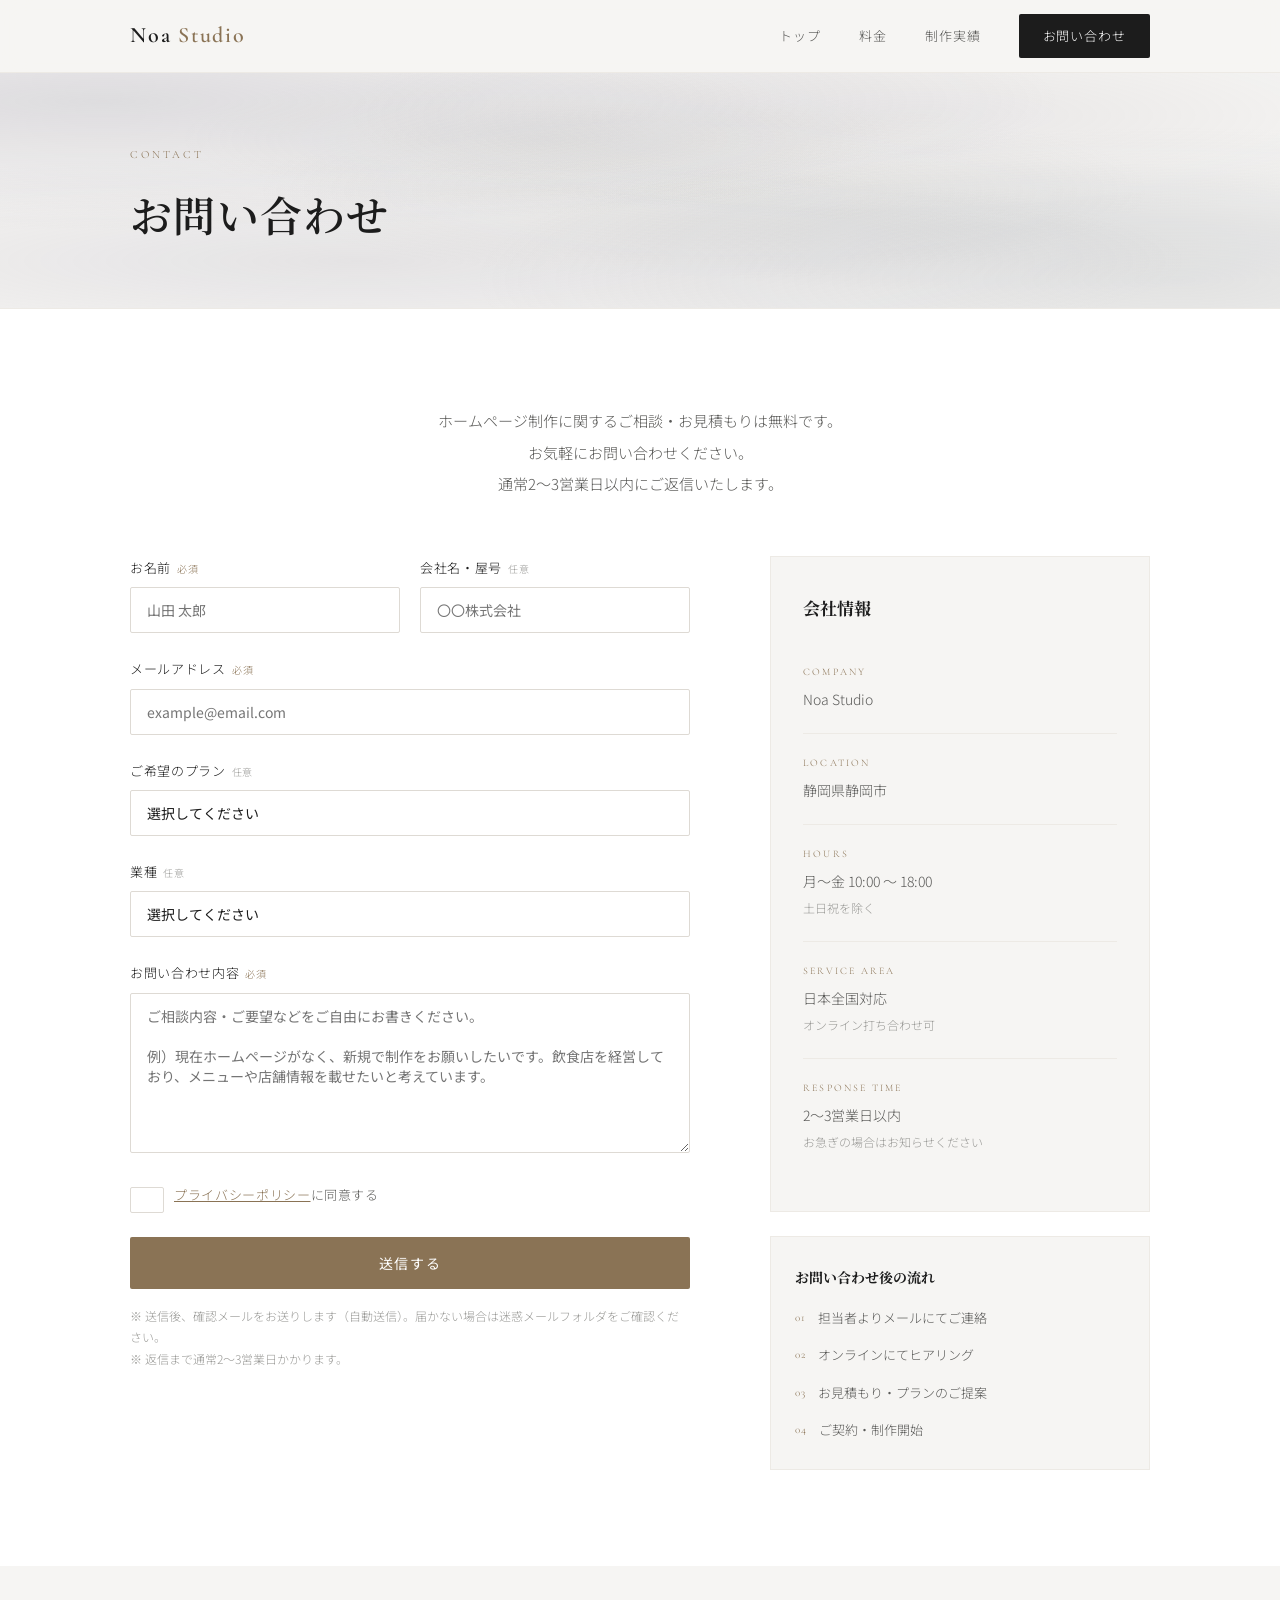
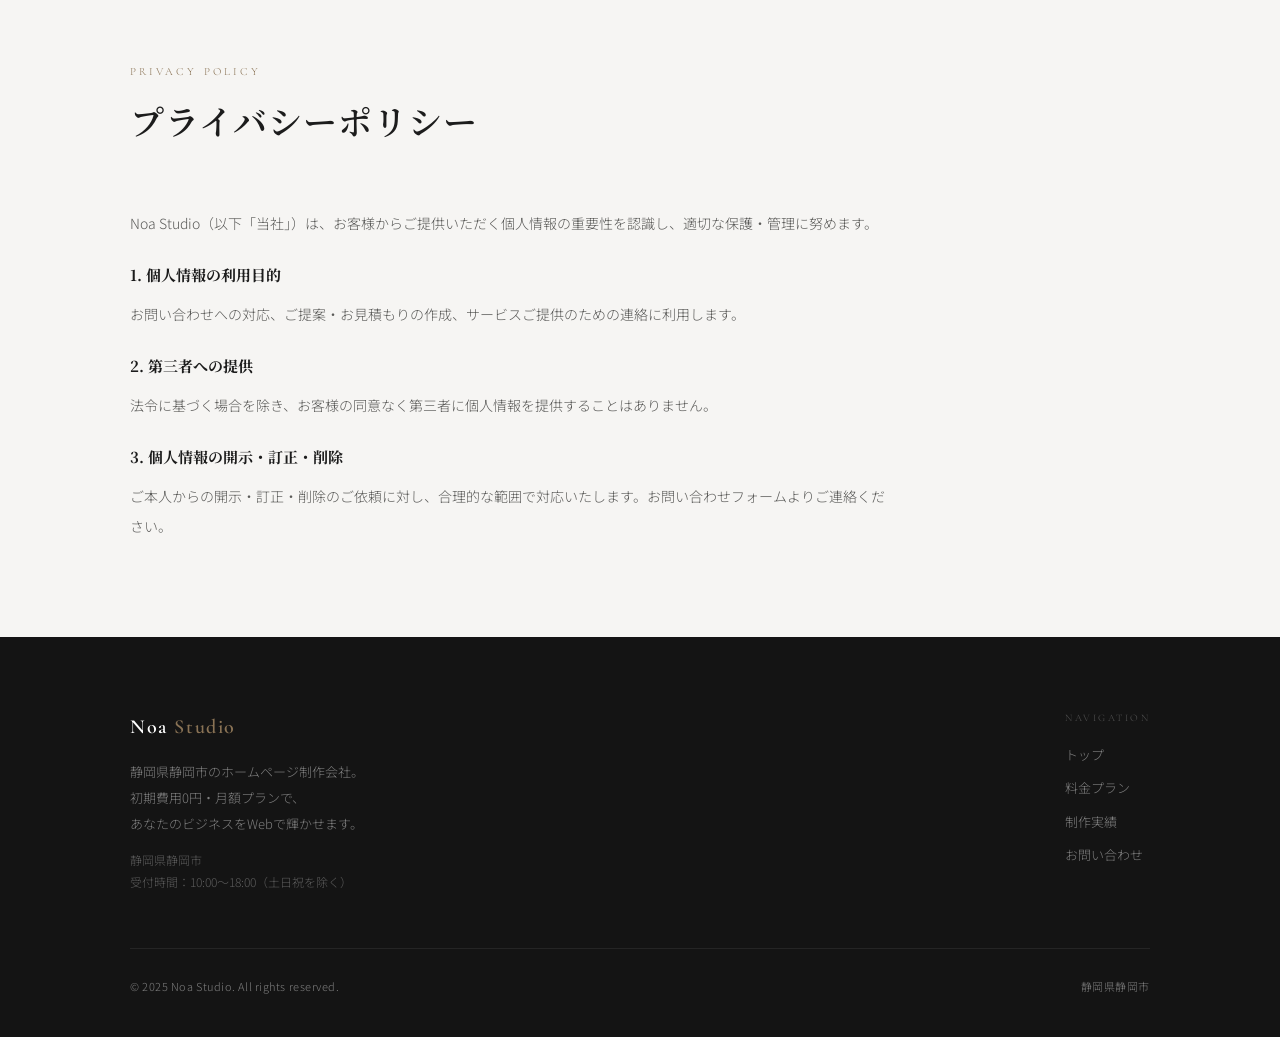
==== commit 1c7bafce: "Fix logo and footer text from Neo Design to Noa Studio" ====
--- a/contact.html
+++ b/contact.html
@@ -77,7 +77,7 @@
 <!-- ==================== HEADER ==================== -->
 <header class="site-header">
   <div class="header-inner">
-    <a href="index.html" class="site-logo">Neo <span>Design</span></a>
+    <a href="index.html" class="site-logo">Noa <span>Studio</span></a>
     <nav class="site-nav" id="siteNav">
       <a href="index.html">トップ</a>
       <a href="price.html">料金</a>
@@ -291,7 +291,7 @@
   <div class="container">
     <div class="footer-grid">
       <div>
-        <div class="footer-logo">Neo <span>Design</span></div>
+        <div class="footer-logo">Noa <span>Studio</span></div>
         <p class="footer-desc">
           静岡県静岡市のホームページ制作会社。<br>
           初期費用0円・月額プランで、<br>
